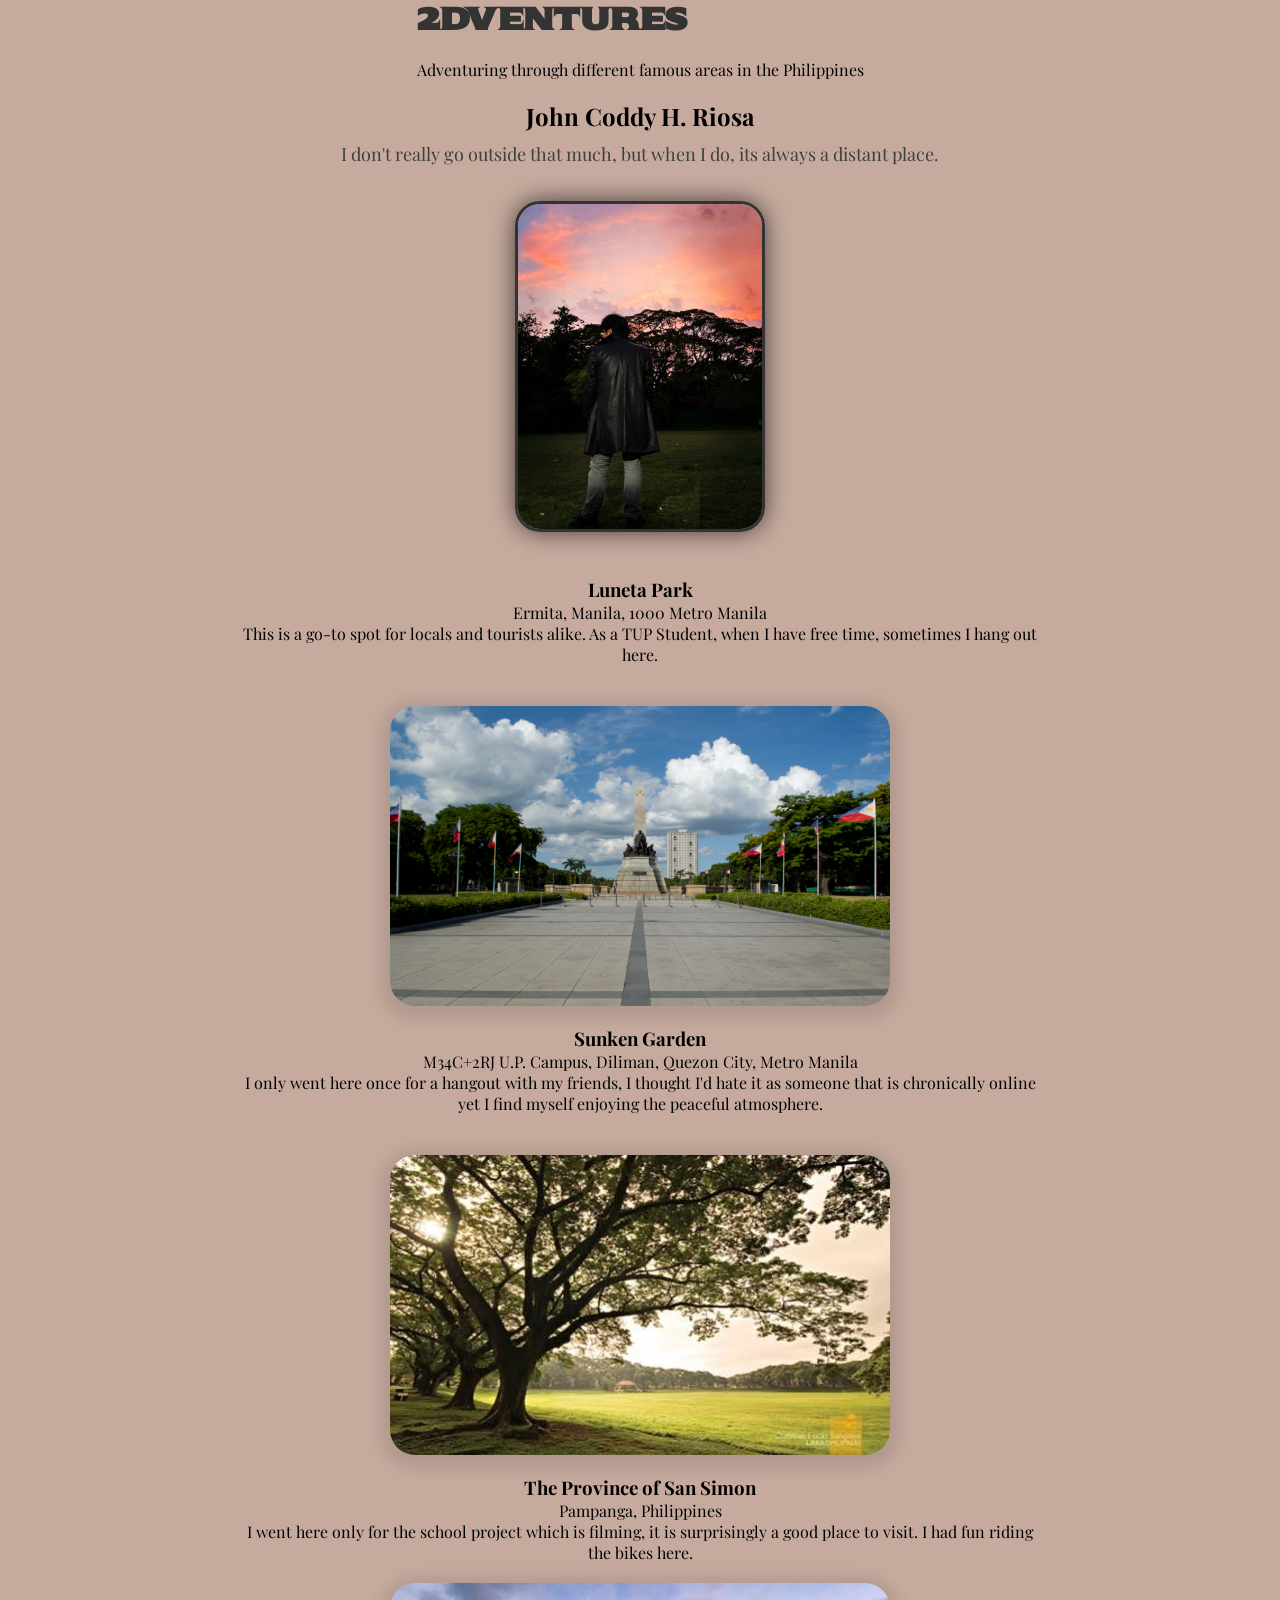
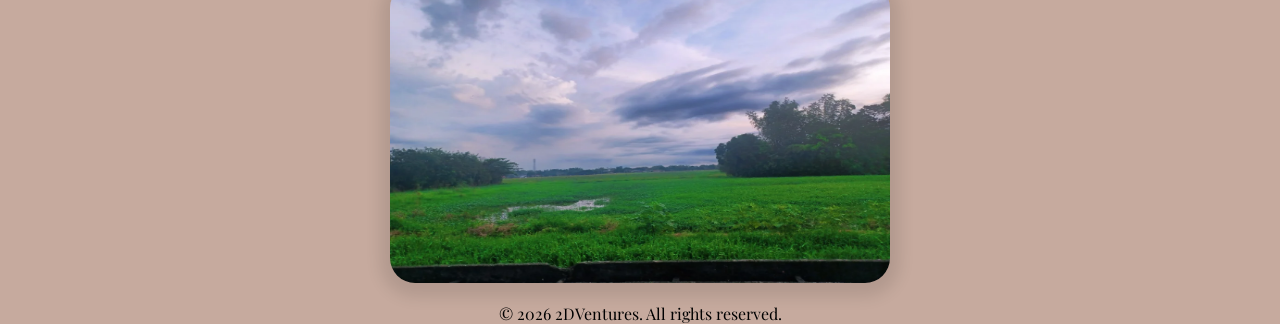
==== index.html @ 1837c421 "draft structure of proper semantics" ====
<!DOCTYPE html>
<html lang="en">
<head>
    <meta charset="UTF-8">
    <meta name="viewport" content="width=device-width, initial-scale=1.0">
    <title>2DVentures</title>
    <link rel="stylesheet" href="Styles/style.css">
  <link rel="preconnect" href="https://fonts.googleapis.com">
<link rel="preconnect" href="https://fonts.gstatic.com" crossorigin>
<link href="https://fonts.googleapis.com/css2?family=Edu+NSW+ACT+Cursive:wght@400..700&family=Playfair+Display:ital,wght@0,400..900;1,400..900&family=Sekuya&display=swap" rel="stylesheet">
<link rel="icon" type="image/x-icon" href="Images/logo.png">
<body>
  
<header>
<h1 id="GuideName">2DVentures</h1>
<p>Adventuring through different famous areas in the Philippines</p>
</header>

<section>
 <h2 id="myName">John Coddy H. Riosa</h2>
  <p id="bio">I don't really go outside that much, but when I do, its always a distant place.</p>
  <img id="myPhoto"src="Images/me.jpg" alt="image of John Coddy H. Riosa">
</section>
<main>
<article>
    <div>
  <h3 class="PlaceName">Luneta Park</h3>
  <p class="location"> Ermita, Manila, 1000 Metro Manila</p>
  <p class="recommendation">This is a go-to spot for locals and tourists alike. As a TUP Student, when I have free time, sometimes I hang out here.</p> <br></div>
 <center> <img class="place-image"src="Images/Luneta.jpg" alt="image of Luneta Park"></center>

</article>

<article>
  <div><h3 class="PlaceName">Sunken Garden</h3>
  <p class="location">M34C+2RJ U.P. Campus, Diliman, Quezon City, Metro Manila</p>
  <p class="recommendation">I only went here once for a  hangout with my friends, I thought I'd hate it as someone that is chronically online yet I find myself enjoying the peaceful atmosphere.</p><br></div>
  <center><img class="place-image" src="Images/SunkenGarden.jpg" alt="image of Sunken Garden"></center>
</article>

<article>
  <h3 class="PlaceName">The Province of San Simon</h3>
  <p class="location">Pampanga, Philippines</p>
  <p class="recommendation">I went here only for the school project which is filming, it is surprisingly a good place to visit. I had fun riding the bikes here.</p>
  <center><img class="place-image" src="Images/SanSimon.png" alt="image of San Simon fields"></center>
</article>
</main>

<footer>
  <p>© 2026 2DVentures. All rights reserved.</p>
</body>
</html>
---- Styles/style.css ----
* {
    margin:0;
    padding:0;
   box-sizing:border-box;
}
body {
    font-family: 'Playfair Display', serif;
    justify-content: center;
    align-items: center;
    display: flex;
    flex-direction: column;
    background-color: #c0a193e5;
}
.container {
    width: 100%;
    margin: 0 auto;
    padding: 20px;
    text-align: center;
    border: 2px solid #333;
    background-color: #ddb3b3;
}
#myName{
    margin-top: 20px;
}

#GuideName {
    font-size: 30px;
    font-weight: bold;
    color: #333;
    margin-bottom: 20px;
    font-family: 'Sekuya', sans-serif;
}


#bio{
    padding:10px;
}

#myPhoto{
   width: 250px;
   height: auto;
   margin:25px;
   border: 3px solid #333;
   border-radius: 25px;
   box-shadow: 0 0 25px rgba(0, 0, 0, 0.644);
   transition: transform 0.3s ease;
}

#myPhoto:hover{
   transform: scale(1.1);
}
section{
    justify-content: center;
    align-items: center;
    display: flex;
    flex-direction: column;
}
#bio {
    font-size: 18px;
    color: #3f3f3f;
    margin-bottom: 20px;
    margin:auto;
}
.place-image {
    max-width: 100%;
    height: auto;
    display: block;
    margin-top:20px;
    margin-bottom: 20px;
    width: 500px;
    height: 300px;
    border-radius: 25px;
    box-shadow: 0 4px 15px 10px rgba(0, 0, 0, 0.1);
}
article {
    width: 70%;
    height: 100%;
    margin: 20px auto;
    justify-content: center;
    align-items: center;
    text-align: center;
}
#recommendation{
    margin-bottom: 20px;
    margin-top: 20px;
}
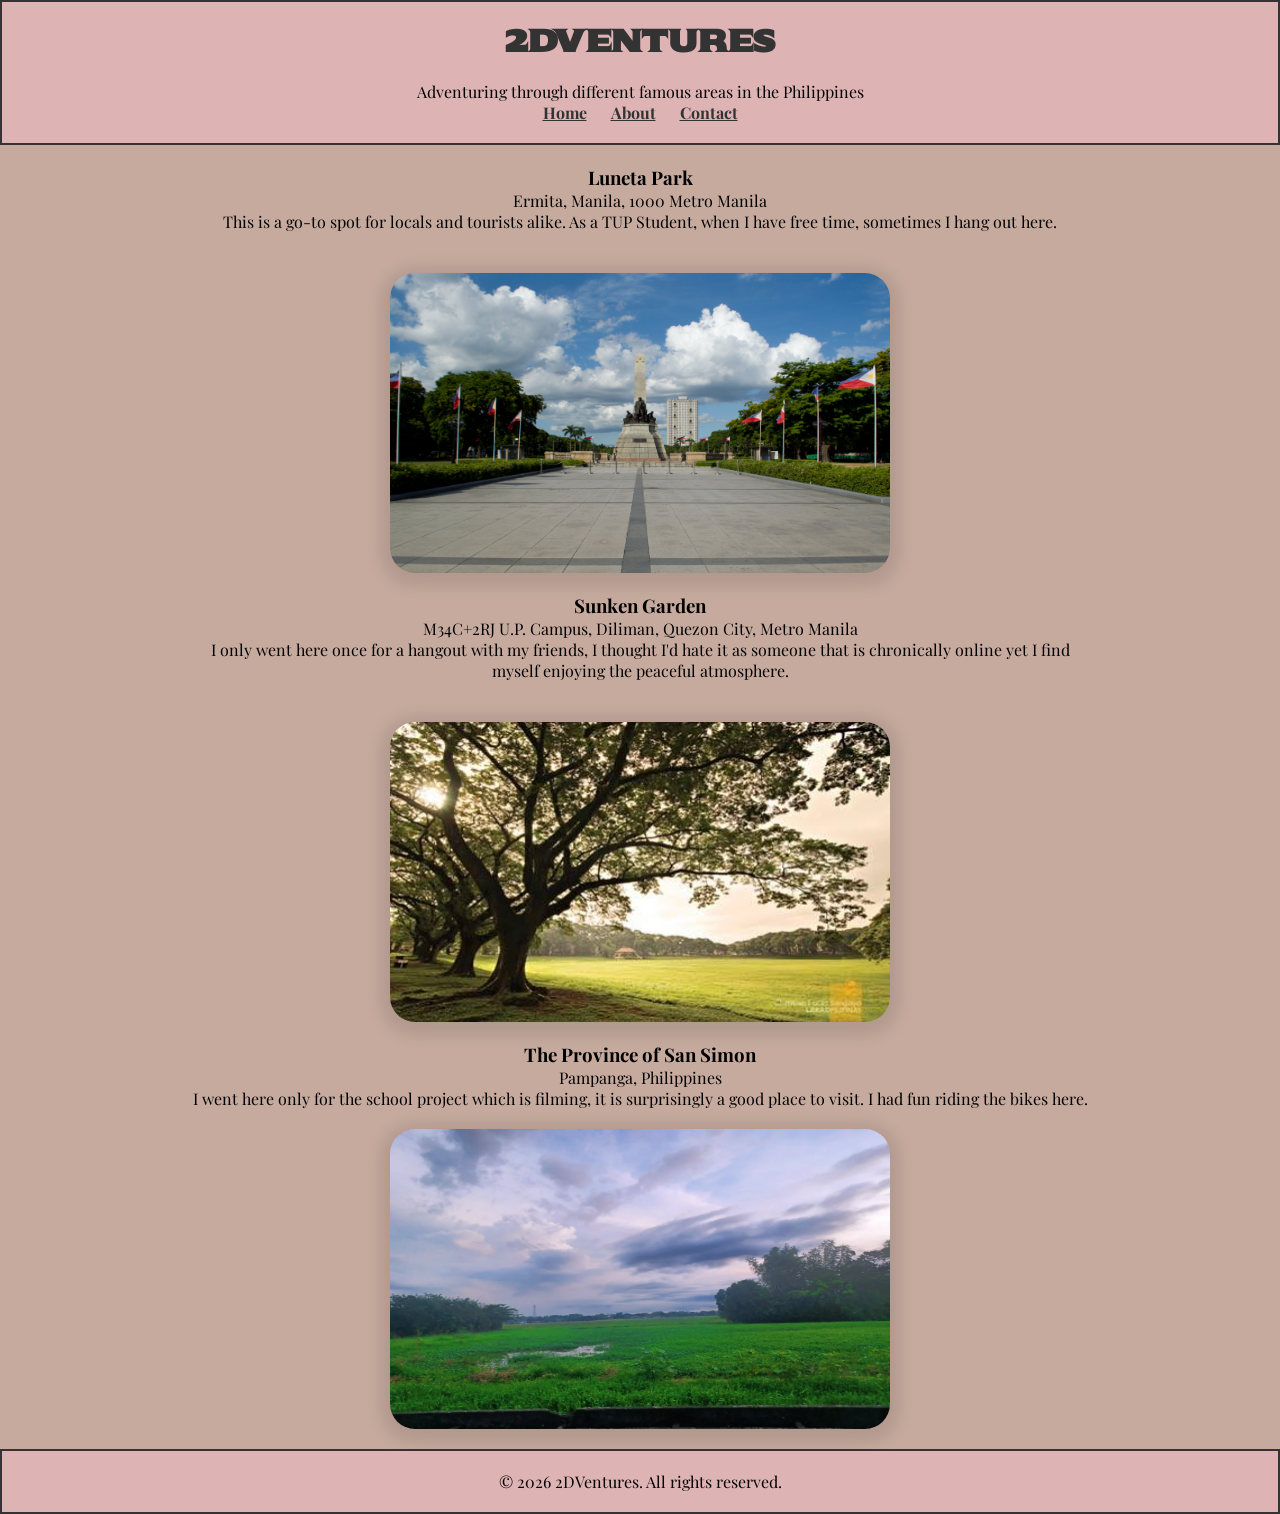
==== commit e31c37b8: "Moved and separated content into those 2 html Also personalized the footer and header. Didnt change " ====
--- a/index.html
+++ b/index.html
@@ -9,18 +9,20 @@
 <link rel="preconnect" href="https://fonts.gstatic.com" crossorigin>
 <link href="https://fonts.googleapis.com/css2?family=Edu+NSW+ACT+Cursive:wght@400..700&family=Playfair+Display:ital,wght@0,400..900;1,400..900&family=Sekuya&display=swap" rel="stylesheet">
 <link rel="icon" type="image/x-icon" href="Images/logo.png">
+ </head>
 <body>
-  
 <header>
-<h1 id="GuideName">2DVentures</h1>
-<p>Adventuring through different famous areas in the Philippines</p>
+  <h1 id="GuideName">2DVentures</h1>
+  <p>Adventuring through different famous areas in the Philippines</p>
+  <nav>
+    <ul>
+      <li><a href="index.html">Home</a></li>
+      <li><a href="about.html">About</a></li>
+      <li><a href="contact.html">Contact</a></li>
+    </ul>
+  </nav>
 </header>
 
-<section>
- <h2 id="myName">John Coddy H. Riosa</h2>
-  <p id="bio">I don't really go outside that much, but when I do, its always a distant place.</p>
-  <img id="myPhoto"src="Images/me.jpg" alt="image of John Coddy H. Riosa">
-</section>
 <main>
 <article>
     <div>
@@ -48,5 +50,6 @@
 
 <footer>
   <p>© 2026 2DVentures. All rights reserved.</p>
+</footer>
 </body>
 </html>
--- a/Styles/style.css
+++ b/Styles/style.css
@@ -11,13 +11,23 @@
     flex-direction: column;
     background-color: #c0a193e5;
 }
-.container {
+header {
     width: 100%;
     margin: 0 auto;
     padding: 20px;
     text-align: center;
     border: 2px solid #333;
     background-color: #ddb3b3;
+}
+nav ul {
+    display: flex;
+    justify-content: center;
+    gap: 24px;
+    list-style: none;
+}
+nav a {
+    color: #333;
+    font-weight: bold;
 }
 #myName{
     margin-top: 20px;
@@ -55,6 +65,9 @@
     display: flex;
     flex-direction: column;
 }
+main {
+    width: 100%;
+}
 #bio {
     font-size: 18px;
     color: #3f3f3f;
@@ -84,3 +97,12 @@
     margin-bottom: 20px;
     margin-top: 20px;
 }
+footer {
+    padding: 20px;
+    text-align: center;
+    width: 100%;
+    padding: 20px;
+    text-align: center;
+    border: 2px solid #333;
+    background-color: #ddb3b3;
+}
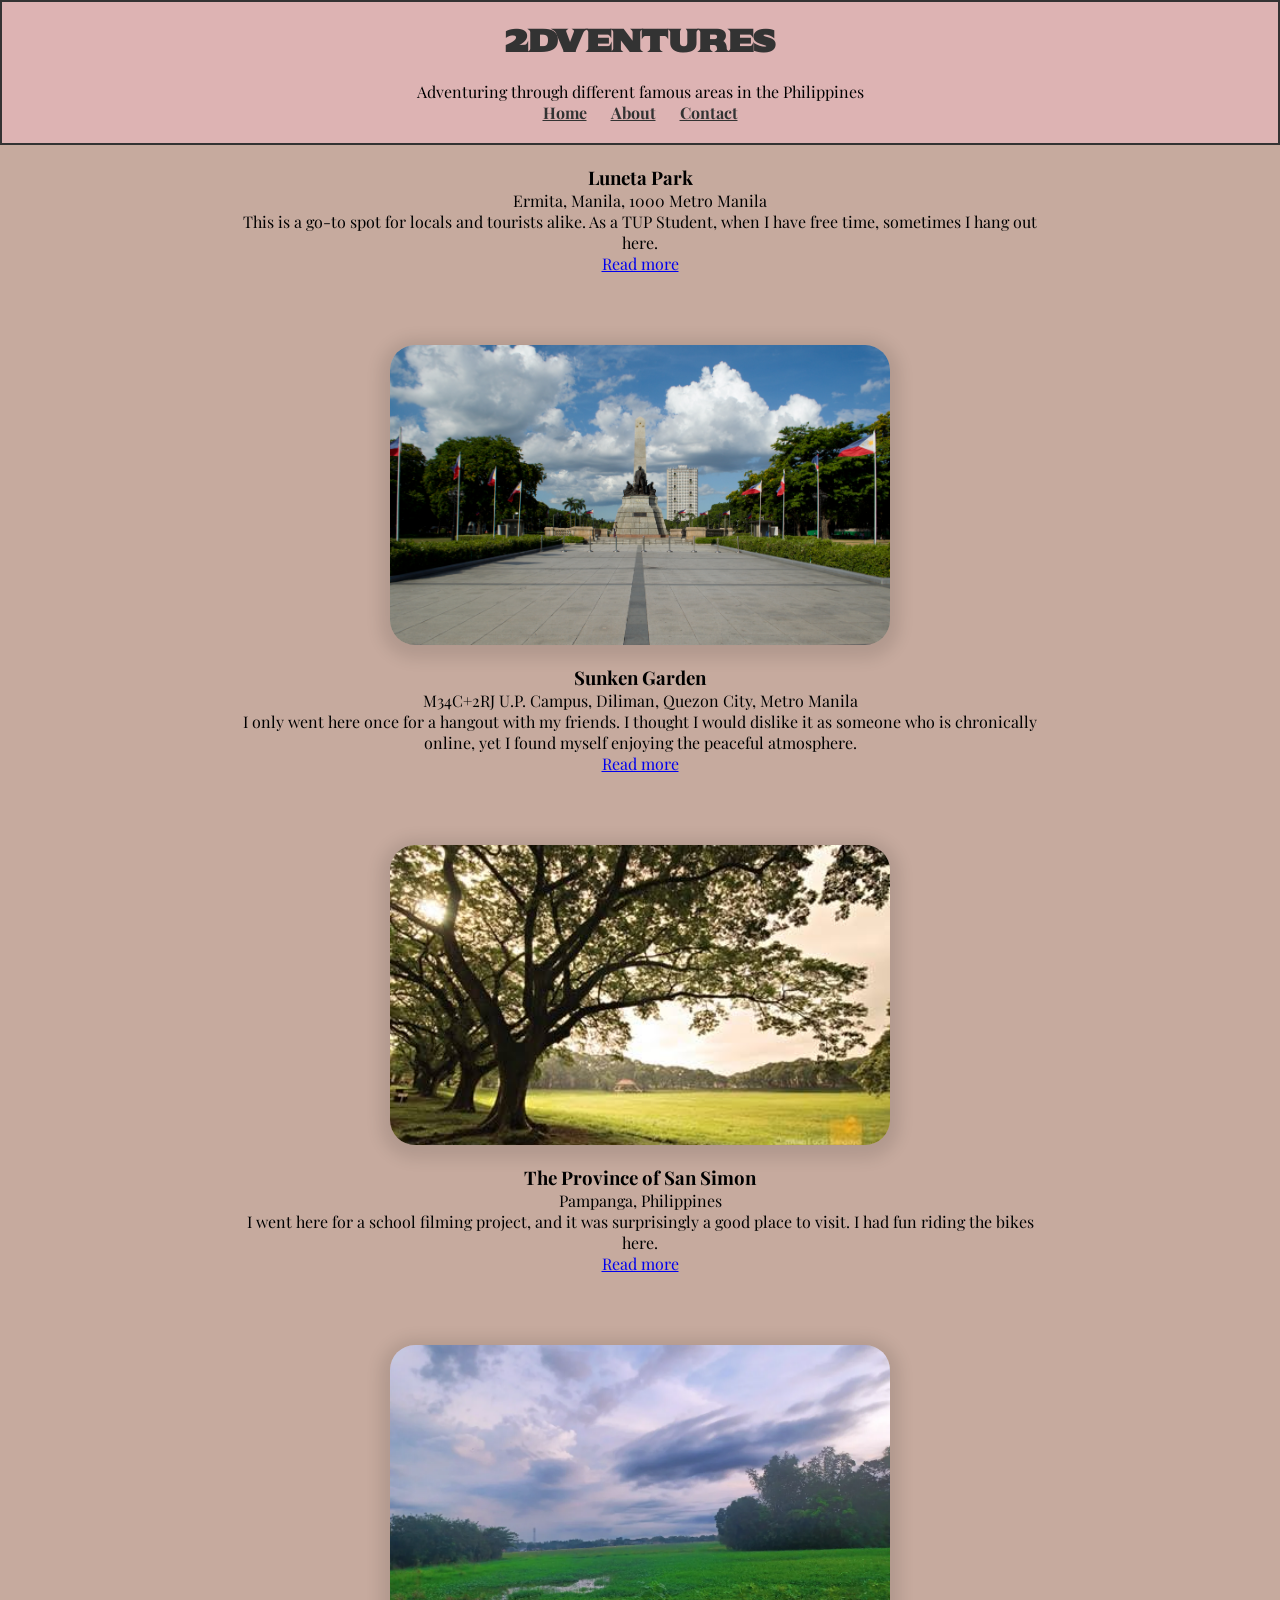
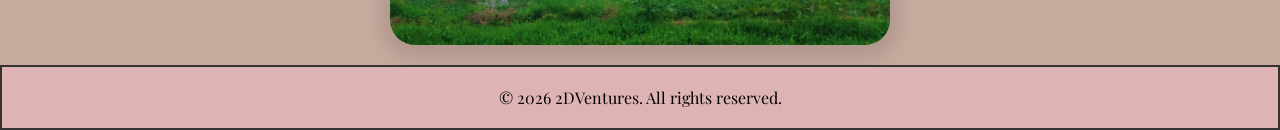
==== commit 75d2ce74: "Add files via upload" ====
--- a/index.html
+++ b/index.html
@@ -25,26 +25,31 @@
 
 <main>
 <article>
-    <div>
+  <div class="place-summary">
   <h3 class="PlaceName">Luneta Park</h3>
   <p class="location"> Ermita, Manila, 1000 Metro Manila</p>
-  <p class="recommendation">This is a go-to spot for locals and tourists alike. As a TUP Student, when I have free time, sometimes I hang out here.</p> <br></div>
- <center> <img class="place-image"src="Images/Luneta.jpg" alt="image of Luneta Park"></center>
+  <p class="recommendation">This is a go-to spot for locals and tourists alike. As a TUP Student, when I have free time, sometimes I hang out here.</p>
+  <a href="places/luneta-park.html">Read more</a><br></div>
+  <img class="place-image" src="Images/Luneta.jpg" alt="Luneta Park in Manila">
 
 </article>
 
 <article>
-  <div><h3 class="PlaceName">Sunken Garden</h3>
+  <div class="place-summary"><h3 class="PlaceName">Sunken Garden</h3>
   <p class="location">M34C+2RJ U.P. Campus, Diliman, Quezon City, Metro Manila</p>
-  <p class="recommendation">I only went here once for a  hangout with my friends, I thought I'd hate it as someone that is chronically online yet I find myself enjoying the peaceful atmosphere.</p><br></div>
-  <center><img class="place-image" src="Images/SunkenGarden.jpg" alt="image of Sunken Garden"></center>
+  <p class="recommendation">I only went here once for a hangout with my friends. I thought I would dislike it as someone who is chronically online, yet I found myself enjoying the peaceful atmosphere.</p>
+  <a href="places/sunken-garden.html">Read more</a><br></div>
+  <img class="place-image" src="Images/SunkenGarden.jpg" alt="Sunken Garden at the U.P. Diliman campus">
 </article>
 
 <article>
-  <h3 class="PlaceName">The Province of San Simon</h3>
-  <p class="location">Pampanga, Philippines</p>
-  <p class="recommendation">I went here only for the school project which is filming, it is surprisingly a good place to visit. I had fun riding the bikes here.</p>
-  <center><img class="place-image" src="Images/SanSimon.png" alt="image of San Simon fields"></center>
+  <div class="place-summary">
+    <h3 class="PlaceName">The Province of San Simon</h3>
+    <p class="location">Pampanga, Philippines</p>
+    <p class="recommendation">I went here for a school filming project, and it was surprisingly a good place to visit. I had fun riding the bikes here.</p>
+    <a href="places/san-simon.html">Read more</a>
+  </div>
+  <img class="place-image" src="Images/SanSimon.png" alt="The fields of San Simon, Pampanga">
 </article>
 </main>
 
--- a/Styles/style.css
+++ b/Styles/style.css
@@ -46,19 +46,7 @@
     padding:10px;
 }
 
-#myPhoto{
-   width: 250px;
-   height: auto;
-   margin:25px;
-   border: 3px solid #333;
-   border-radius: 25px;
-   box-shadow: 0 0 25px rgba(0, 0, 0, 0.644);
-   transition: transform 0.3s ease;
-}
 
-#myPhoto:hover{
-   transform: scale(1.1);
-}
 section{
     justify-content: center;
     align-items: center;
@@ -76,22 +64,50 @@
 }
 .place-image {
     max-width: 100%;
-    height: auto;
+    height: 300px;
     display: block;
-    margin-top:20px;
-    margin-bottom: 20px;
+    margin: 20px auto;
     width: 500px;
-    height: 300px;
+    object-fit: cover;
     border-radius: 25px;
     box-shadow: 0 4px 15px 10px rgba(0, 0, 0, 0.1);
 }
 article {
-    width: 70%;
-    height: 100%;
+    width: min(70%, 800px);
+    min-height: 100%;
     margin: 20px auto;
     justify-content: center;
     align-items: center;
     text-align: center;
+}
+.place-summary {
+    min-height: 160px;
+}
+.place-details {
+    text-align: left;
+}
+.place-details h1 {
+    text-align: center;
+}
+.place-details p {
+    line-height: 1.7;
+    margin: 16px 0;
+}
+table {
+    width: 100%;
+    margin-top: 28px;
+    border-collapse: collapse;
+    text-align: left;
+    background-color: rgba(255, 255, 255, 0.25);
+}
+th,
+td {
+    padding: 12px;
+    border: 1px solid #333;
+    vertical-align: top;
+}
+th {
+    width: 35%;
 }
 #recommendation{
     margin-bottom: 20px;
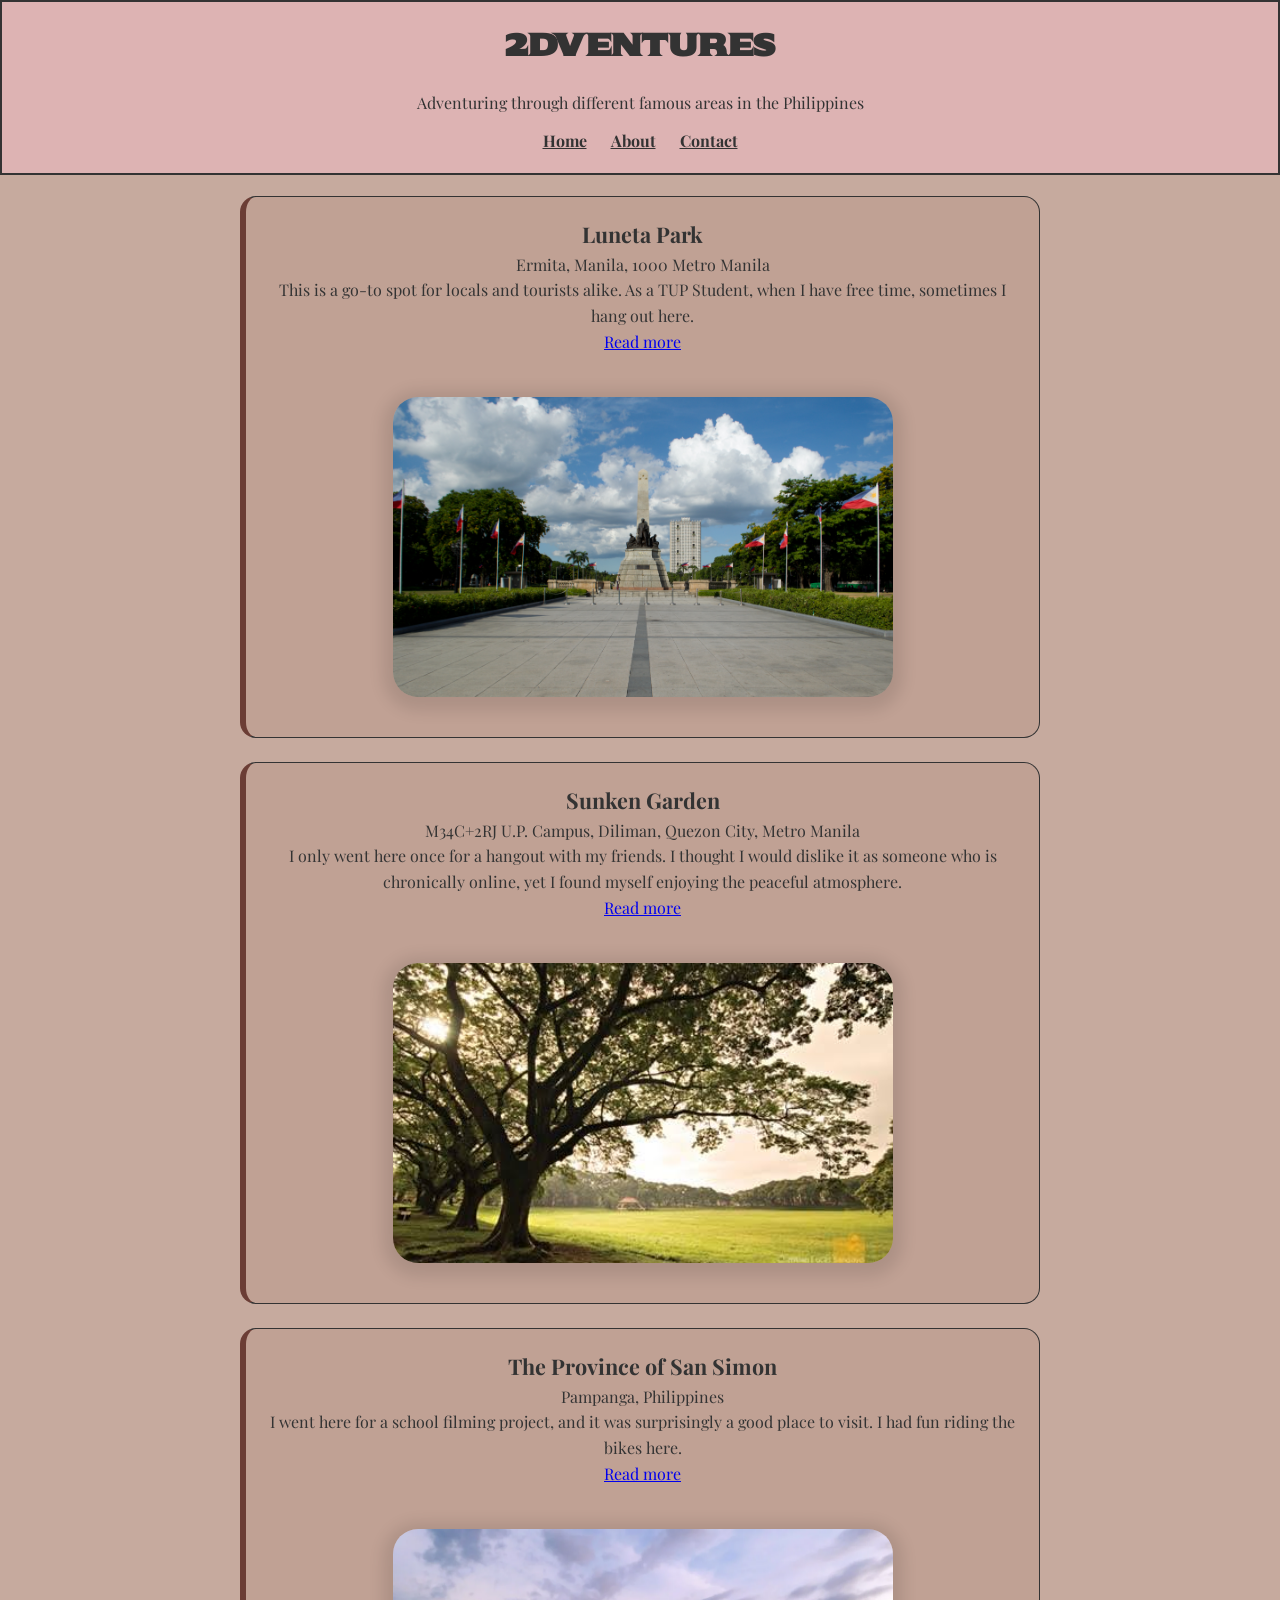
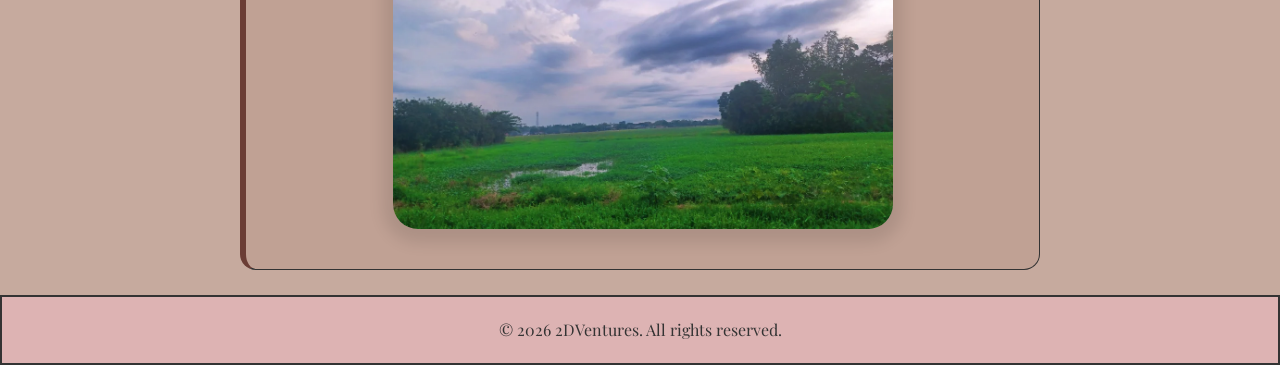
==== commit 6a669c7c: "added proper class names for places" ====
--- a/index.html
+++ b/index.html
@@ -24,7 +24,7 @@
 </header>
 
 <main>
-<article>
+<article class="place-card">
   <div class="place-summary">
   <h3 class="PlaceName">Luneta Park</h3>
   <p class="location"> Ermita, Manila, 1000 Metro Manila</p>
@@ -34,7 +34,7 @@
 
 </article>
 
-<article>
+<article class="place-card">
   <div class="place-summary"><h3 class="PlaceName">Sunken Garden</h3>
   <p class="location">M34C+2RJ U.P. Campus, Diliman, Quezon City, Metro Manila</p>
   <p class="recommendation">I only went here once for a hangout with my friends. I thought I would dislike it as someone who is chronically online, yet I found myself enjoying the peaceful atmosphere.</p>
@@ -42,7 +42,7 @@
   <img class="place-image" src="Images/SunkenGarden.jpg" alt="Sunken Garden at the U.P. Diliman campus">
 </article>
 
-<article>
+<article class="place-card">
   <div class="place-summary">
     <h3 class="PlaceName">The Province of San Simon</h3>
     <p class="location">Pampanga, Philippines</p>
--- a/Styles/style.css
+++ b/Styles/style.css
@@ -1,23 +1,46 @@
+/* Design variables */
+:root {
+    --brand-color: #ddb3b3;
+    --brand: #6b3d35;
+    --brand-hover: #4f2d28;
+    --dark-ink: #333;
+    --light-ink: #fff;
+    --error-color: #8b2f2f;
+    --muted-grey: #3f3f3f;
+    --light-background: #c0a193e5;
+}
+
+/* Reset and base styles */
 * {
-    margin:0;
-    padding:0;
-   box-sizing:border-box;
-}
+    margin: 0;
+    padding: 0;
+    box-sizing: border-box;
+}
+
+/* Page foundation */
 body {
     font-family: 'Playfair Display', serif;
+    line-height: 1.6;
+    min-height: 100vh;
+    color: var(--dark-ink);
     justify-content: center;
     align-items: center;
     display: flex;
     flex-direction: column;
-    background-color: #c0a193e5;
-}
+    background-color: var(--light-background);
+}
+
+/* Header and navigation */
 header {
     width: 100%;
     margin: 0 auto;
     padding: 20px;
     text-align: center;
-    border: 2px solid #333;
-    background-color: #ddb3b3;
+    border: 2px solid var(--dark-ink);
+    background-color: var(--brand-color);
+}
+nav {
+    margin-top: 12px;
 }
 nav ul {
     display: flex;
@@ -26,7 +49,7 @@
     list-style: none;
 }
 nav a {
-    color: #333;
+    color: var(--dark-ink);
     font-weight: bold;
 }
 #myName{
@@ -36,12 +59,12 @@
 #GuideName {
     font-size: 30px;
     font-weight: bold;
-    color: #333;
+    color: var(--dark-ink);
     margin-bottom: 20px;
     font-family: 'Sekuya', sans-serif;
 }
 
-
+/* Shared text and layout */
 #bio{
     padding:10px;
 }
@@ -55,10 +78,11 @@
 }
 main {
     width: 100%;
+    padding: 1px 0;
 }
 #bio {
     font-size: 18px;
-    color: #3f3f3f;
+    color: var(--muted-grey);
     margin-bottom: 20px;
     margin:auto;
 }
@@ -80,6 +104,21 @@
     align-items: center;
     text-align: center;
 }
+/* Place cards - separates each guide entry for easier scanning. */
+.place-card {
+    padding: 20px;
+    margin-bottom: 24px;
+    border: 1px solid var(--dark-ink);
+    border-left: 6px solid var(--brand);
+    border-radius: 16px;
+    background-color: var(--light-background);
+}
+.place-card .PlaceName {
+    font-size: 1.35rem;
+    color: var(--dark-ink);
+}
+
+/* Place detail content and tables */
 .place-summary {
     min-height: 160px;
 }
@@ -103,22 +142,229 @@
 th,
 td {
     padding: 12px;
-    border: 1px solid #333;
+    border: 1px solid var(--dark-ink);
     vertical-align: top;
 }
 th {
     width: 35%;
+}
+
+/* Suggestion form */
+.suggestion-section {
+    margin-top: 44px;
+    padding-top: 28px;
+    border-top: 2px solid var(--dark-ink);
+}
+.suggestion-section h2 {
+    text-align: center;
+}
+.suggestion-section > p {
+    text-align: center;
+}
+.suggestion-form {
+    display: grid;
+    gap: 20px;
+    margin-top: 24px;
+}
+.form-field {
+    display: grid;
+    gap: 8px;
+}
+.suggestion-form label,
+.suggestion-form legend {
+    font-weight: bold;
+}
+.suggestion-form input[type="text"],
+.suggestion-form input[type="email"] {
+    width: 100%;
+    padding: 10px;
+    border: 1px solid var(--dark-ink);
+    background-color: var(--light-background);
+    font: inherit;
+}
+.suggestion-form fieldset {
+    display: grid;
+    gap: 12px;
+    padding: 16px;
+    border: 1px solid var(--dark-ink);
+}
+.choice-list {
+    display: grid;
+    gap: 10px;
+}
+.choice-list label {
+    display: flex;
+    align-items: center;
+    gap: 8px;
+    font-weight: normal;
+}
+.suggestion-form button {
+    justify-self: start;
+    padding: 10px 18px;
+    border: 1px solid var(--dark-ink);
+    background-color: var(--brand-color);
+    color: var(--dark-ink);
+    font: inherit;
+    font-weight: bold;
+    cursor: pointer;
 }
 #recommendation{
     margin-bottom: 20px;
     margin-top: 20px;
 }
+
+
 footer {
+    width: 100%;
     padding: 20px;
     text-align: center;
-    width: 100%;
-    padding: 20px;
-    text-align: center;
-    border: 2px solid #333;
-    background-color: #ddb3b3;
+    border: 2px solid var(--dark-ink);
+    background-color: var(--brand-color);
+}
+
+/* About page additions - sizes and spaces its profile content. */
+.about-page main {
+    margin-top: 20px;
+    flex: 1;
+    width: min(900px, 90%);
+    text-align: center;
+}
+.about-page #bio {
+    margin: 10px 0 20px;
+}
+.about-page #myPhoto {
+    width: 250px;
+    height: auto;
+    margin: 25px;
+    border: 3px solid var(--dark-ink);
+    border-radius: 25px;
+    box-shadow: 0 0 25px rgba(0, 0, 0, 0.644);
+    transition: transform 0.3s ease;
+}
+.about-page #myPhoto:hover {
+    transform: scale(1.1);
+}
+.about-page article {
+    margin: 20px auto;
+    line-height: 1.6;
+}
+.about-page article p {
+    margin: 12px 0;
+}
+.about-page footer {
+    margin-top: 20px;
+}
+
+/* Contact page additions - styles its message form and contact details. */
+.contact-page main {
+    width: min(700px, calc(100% - 40px));
+    flex: 1;
+    padding: 60px 0 72px;
+    line-height: 1.6;
+}
+.contact-page main h2 {
+    margin-bottom: 16px;
+}
+.contact-page form {
+    margin: 32px 0;
+    padding: 28px;
+    border: 2px solid var(--dark-ink);
+    background-color: rgba(255, 255, 255, 0.28);
+}
+.contact-page fieldset {
+    padding: 16px;
+    border: 1px solid var(--dark-ink);
+    border-radius: 12px;
+}
+.contact-page fieldset legend {
+    padding: 0 8px;
+    font-weight: bold;
+    color: var(--brand);
+}
+.contact-page .form-row {
+    display: grid;
+    grid-template-columns: repeat(2, minmax(0, 1fr));
+    gap: 20px;
+}
+.contact-page .form-field {
+    display: flex;
+    flex-direction: column;
+    margin-bottom: 20px;
+}
+.contact-page label {
+    margin-bottom: 6px;
+    font-weight: bold;
+}
+.contact-page input,
+.contact-page select,
+.contact-page textarea {
+    width: 100%;
+    padding: 12px;
+    border: 1px solid var(--dark-ink);
+    border-radius: 0;
+    background-color: rgba(255, 255, 255, 0.72);
+    color: var(--dark-ink);
+    font: inherit;
+}
+.contact-page textarea {
+    resize: vertical;
+}
+.contact-page input:focus,
+.contact-page select:focus,
+.contact-page textarea:focus {
+    outline: 3px solid var(--brand);
+    outline-offset: 2px;
+}
+.contact-page input:focus:invalid,
+.contact-page select:focus:invalid,
+.contact-page textarea:focus:invalid {
+    border-color: var(--error-color);
+}
+.contact-page button {
+    padding: 12px 20px;
+    border: none;
+    background-color: var(--brand);
+    color: var(--light-ink);
+    font: inherit;
+    font-weight: bold;
+    cursor: pointer;
+}
+.contact-page button:hover,
+.contact-page button:focus-visible {
+    background-color: var(--brand-hover);
+}
+.contact-page main ul {
+    margin-top: 24px;
+    padding-left: 24px;
+}
+.contact-page .contact-details {
+    margin-top: 24px;
+    padding: 12px 16px 16px;
+    border: 2px solid var(--dark-ink);
+}
+.contact-page .contact-details h3 {
+    margin-bottom: 8px;
+}
+.contact-page main a {
+    color: var(--brand);
+}
+
+/* Responsive contact layout - keeps the form usable on small screens. */
+@media (max-width: 600px) {
+    .contact-page header {
+        padding: 18px 14px;
+    }
+    .contact-page nav ul {
+        gap: 16px;
+    }
+    .contact-page main {
+        padding: 40px 0 56px;
+    }
+    .contact-page form {
+        padding: 20px;
+    }
+    .contact-page .form-row {
+        grid-template-columns: 1fr;
+        gap: 0;
+    }
 }
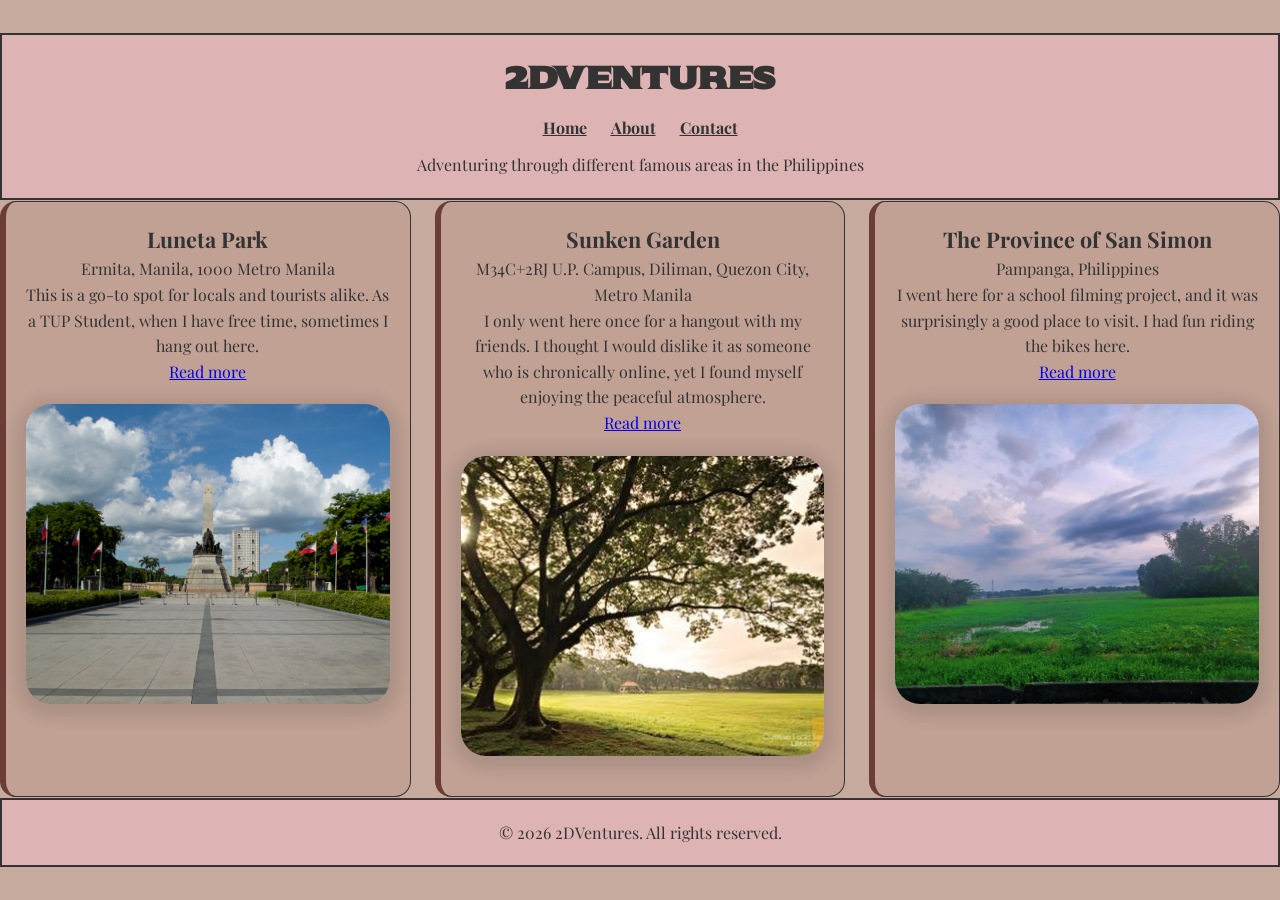
==== commit 7a2dc68e: "renamed places selector" ====
--- a/index.html
+++ b/index.html
@@ -24,6 +24,7 @@
 </header>
 
 <main>
+<div class="place-grid">
 <article class="place-card">
   <div class="place-summary">
   <h3 class="PlaceName">Luneta Park</h3>
@@ -51,6 +52,7 @@
   </div>
   <img class="place-image" src="Images/SanSimon.png" alt="The fields of San Simon, Pampanga">
 </article>
+</div>
 </main>
 
 <footer>
--- a/Styles/style.css
+++ b/Styles/style.css
@@ -35,22 +35,35 @@
     width: 100%;
     margin: 0 auto;
     padding: 20px;
-    text-align: center;
     border: 2px solid var(--dark-ink);
     background-color: var(--brand-color);
+    display: flex;
+    flex-direction: column;
+    align-items: center;
+    justify-content: center;
+    flex-wrap: wrap;
+    gap: 12px 24px;
 }
 nav {
-    margin-top: 12px;
+    order: 2;
 }
 nav ul {
     display: flex;
-    justify-content: center;
     gap: 24px;
     list-style: none;
 }
 nav a {
     color: var(--dark-ink);
     font-weight: bold;
+    white-space: nowrap;
+}
+#GuideName {
+    margin: 0;
+}
+header > p {
+    flex-basis: auto;
+    order: 3;
+    text-align: center;
 }
 #myName{
     margin-top: 20px;
@@ -60,7 +73,6 @@
     font-size: 30px;
     font-weight: bold;
     color: var(--dark-ink);
-    margin-bottom: 20px;
     font-family: 'Sekuya', sans-serif;
 }
 
@@ -79,6 +91,11 @@
 main {
     width: 100%;
     padding: 1px 0;
+}
+.place-grid {
+    display: flex;
+    flex-wrap: wrap;
+    gap: 24px;
 }
 #bio {
     font-size: 18px;
@@ -106,8 +123,10 @@
 }
 /* Place cards - separates each guide entry for easier scanning. */
 .place-card {
+    flex: 1 1 240px;
+    width: auto;
     padding: 20px;
-    margin-bottom: 24px;
+    margin: 0;
     border: 1px solid var(--dark-ink);
     border-left: 6px solid var(--brand);
     border-radius: 16px;
@@ -349,13 +368,25 @@
     color: var(--brand);
 }
 
-/* Responsive contact layout - keeps the form usable on small screens. */
+/* Responsive layout - keeps the header and contact form usable on small screens. */
 @media (max-width: 600px) {
-    .contact-page header {
-        padding: 18px 14px;
-    }
-    .contact-page nav ul {
-        gap: 16px;
+    header {
+        padding: 14px 10px;
+        gap: 6px 8px;
+    }
+    #GuideName {
+        font-size: 18px;
+    }
+    nav ul {
+        gap: 10px;
+    }
+    nav a {
+        font-size: 13px;
+    }
+    header > p {
+        flex-basis: auto;
+        font-size: 14px;
+        line-height: 1.4;
     }
     .contact-page main {
         padding: 40px 0 56px;
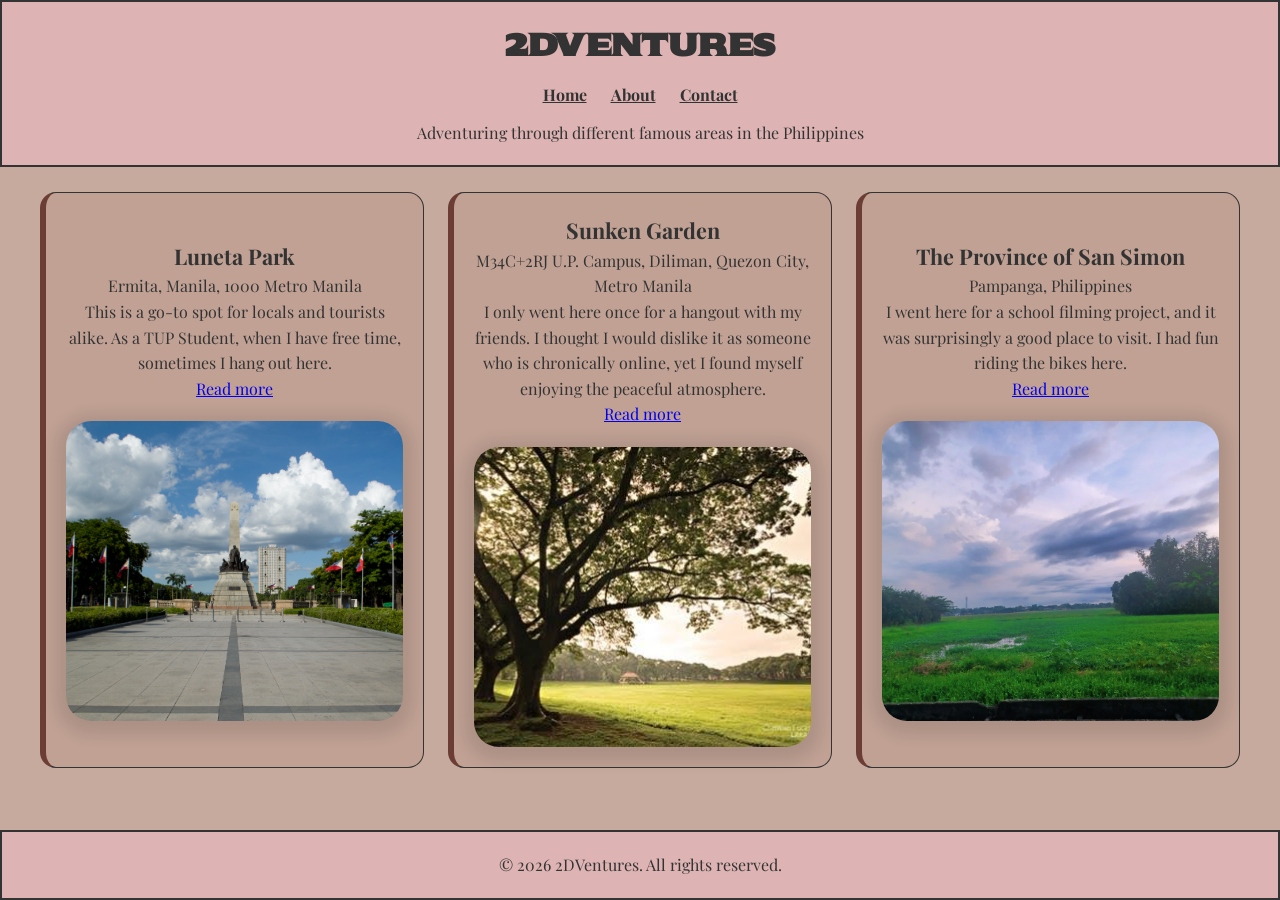
==== commit 730392dd: "Add comment about GitHub Pages sync issue Added a comment regarding GitHub Pages deployment issues." ====
--- a/index.html
+++ b/index.html
@@ -54,9 +54,9 @@
 </article>
 </div>
 </main>
-
+<!-- i am adding this comment because the github pages is failing to sync with the repo and not deploying my page updates!-->
 <footer>
   <p>© 2026 2DVentures. All rights reserved.</p>
 </footer>
 </body>
-</html>+</html>
--- a/Styles/style.css
+++ b/Styles/style.css
@@ -23,7 +23,7 @@
     line-height: 1.6;
     min-height: 100vh;
     color: var(--dark-ink);
-    justify-content: center;
+    justify-content: flex-start;
     align-items: center;
     display: flex;
     flex-direction: column;
@@ -89,6 +89,7 @@
     flex-direction: column;
 }
 main {
+    flex: 1;
     width: 100%;
     padding: 1px 0;
 }
@@ -96,6 +97,8 @@
     display: flex;
     flex-wrap: wrap;
     gap: 24px;
+    width: min(1200px, calc(100% - 40px));
+    margin: 24px auto 40px;
 }
 #bio {
     font-size: 18px;
@@ -127,6 +130,8 @@
     width: auto;
     padding: 20px;
     margin: 0;
+    display: flex;
+    flex-direction: column;
     border: 1px solid var(--dark-ink);
     border-left: 6px solid var(--brand);
     border-radius: 16px;
@@ -135,6 +140,10 @@
 .place-card .PlaceName {
     font-size: 1.35rem;
     color: var(--dark-ink);
+}
+.place-card .place-image {
+    width: 100%;
+    margin: 20px 0 0;
 }
 
 /* Place detail content and tables */
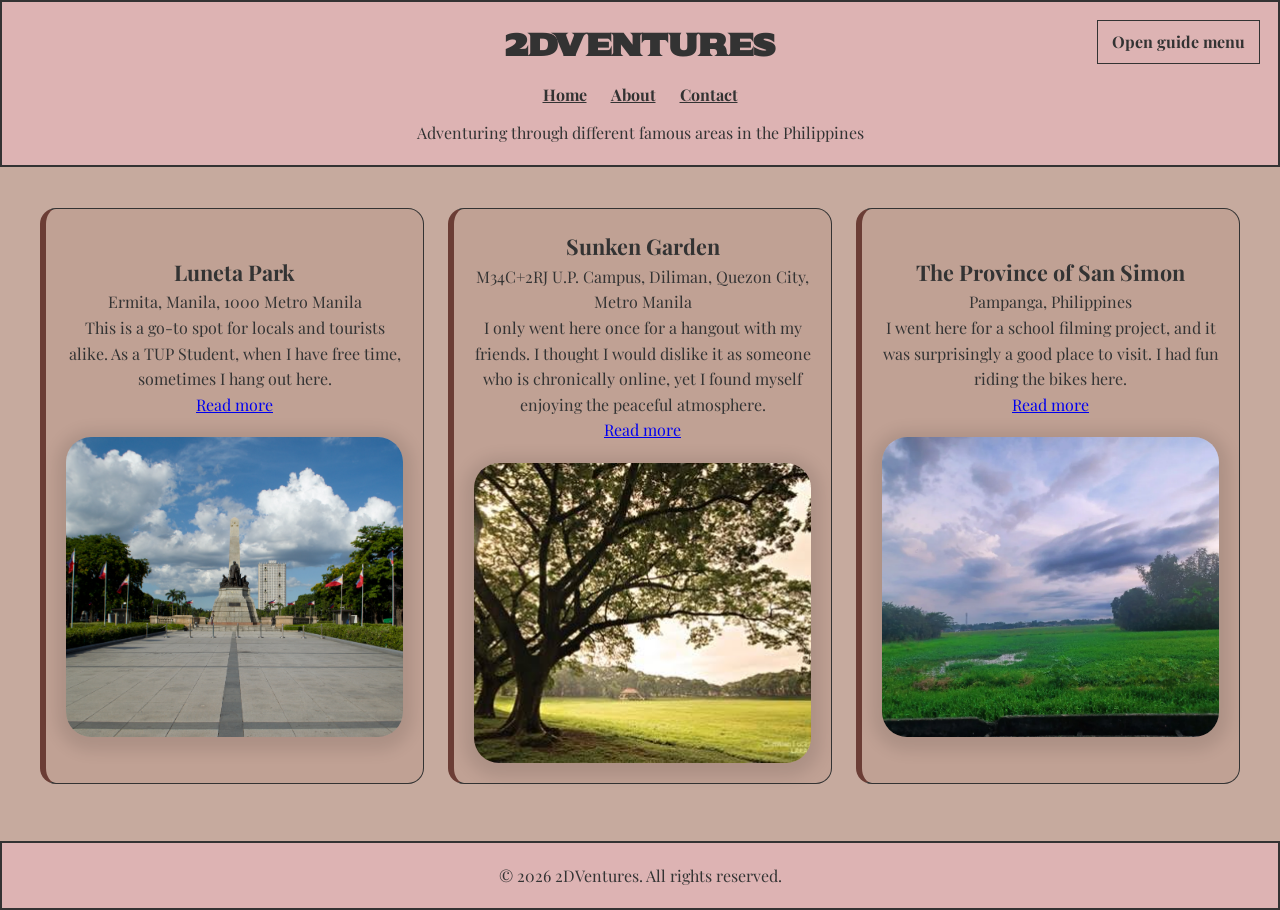
==== commit f2a93096: "Sidebar" ====
--- a/index.html
+++ b/index.html
@@ -22,6 +22,16 @@
     </ul>
   </nav>
 </header>
+
+<button id="sidebar-toggle" type="button" aria-controls="guide-sidebar" aria-expanded="false">Open guide menu</button>
+<aside id="guide-sidebar">
+  <h2>Guide at a glance</h2>
+  <ul>
+    <li><a href="places/luneta-park.html">Historic city walks</a></li>
+    <li><a href="places/sunken-garden.html">Quiet green spaces</a></li>
+    <li><a href="places/san-simon.html">Outdoor trips</a></li>
+  </ul>
+</aside>
 
 <main>
 <div class="place-grid">
@@ -58,5 +68,6 @@
 <footer>
   <p>© 2026 2DVentures. All rights reserved.</p>
 </footer>
+<script src="script.js" defer></script>
 </body>
 </html>
--- a/Styles/style.css
+++ b/Styles/style.css
@@ -23,15 +23,19 @@
     line-height: 1.6;
     min-height: 100vh;
     color: var(--dark-ink);
-    justify-content: flex-start;
-    align-items: center;
-    display: flex;
-    flex-direction: column;
+    display: grid;
+    grid-template-columns: 1fr;
+    grid-template-areas:
+        "masthead"
+        "main"
+        "foot";
+    gap: 16px;
     background-color: var(--light-background);
 }
 
 /* Header and navigation */
 header {
+    grid-area: masthead;
     width: 100%;
     margin: 0 auto;
     padding: 20px;
@@ -44,6 +48,57 @@
     flex-wrap: wrap;
     gap: 12px 24px;
 }
+aside {
+    position: fixed;
+    z-index: 10;
+    top: 0;
+    left: 0;
+    width: min(320px, 85vw);
+    height: 100vh;
+    margin: 0;
+    padding: 20px;
+    border: 2px solid var(--dark-ink);
+    background-color: rgba(255, 255, 255, 0.28);
+    overflow-y: auto;
+    transform: translateX(-105%);
+    transition: transform 0.25s ease;
+}
+body.sidebar-open aside {
+    transform: translateX(0);
+}
+body.sidebar-open::after {
+    content: "";
+    position: fixed;
+    z-index: 9;
+    inset: 0;
+    background-color: rgba(0, 0, 0, 0.35);
+}
+aside h2 {
+    margin-bottom: 12px;
+    font-size: 1.15rem;
+}
+aside ul {
+    padding-left: 20px;
+}
+aside li {
+    margin-bottom: 8px;
+}
+aside a {
+    color: var(--brand);
+}
+#sidebar-toggle {
+    position: fixed;
+    z-index: 11;
+    top: 20px;
+    right: 20px;
+    padding: 8px 14px;
+    border: 1px solid var(--dark-ink);
+    background-color: var(--brand-color);
+    color: var(--dark-ink);
+    font: inherit;
+    font-weight: bold;
+    cursor: pointer;
+}
 nav {
     order: 2;
 }
@@ -89,6 +144,7 @@
     flex-direction: column;
 }
 main {
+    grid-area: main;
     flex: 1;
     width: 100%;
     padding: 1px 0;
@@ -243,6 +299,7 @@
 
 
 footer {
+    grid-area: foot;
     width: 100%;
     padding: 20px;
     text-align: center;
@@ -379,6 +436,14 @@
 
 /* Responsive layout - keeps the header and contact form usable on small screens. */
 @media (max-width: 600px) {
+    body {
+        grid-template-columns: 1fr;
+        grid-template-areas:
+            "masthead"
+            "main"
+            "foot";
+        gap: 10px;
+    }
     header {
         padding: 14px 10px;
         gap: 6px 8px;
@@ -407,4 +472,4 @@
         grid-template-columns: 1fr;
         gap: 0;
     }
-}+}
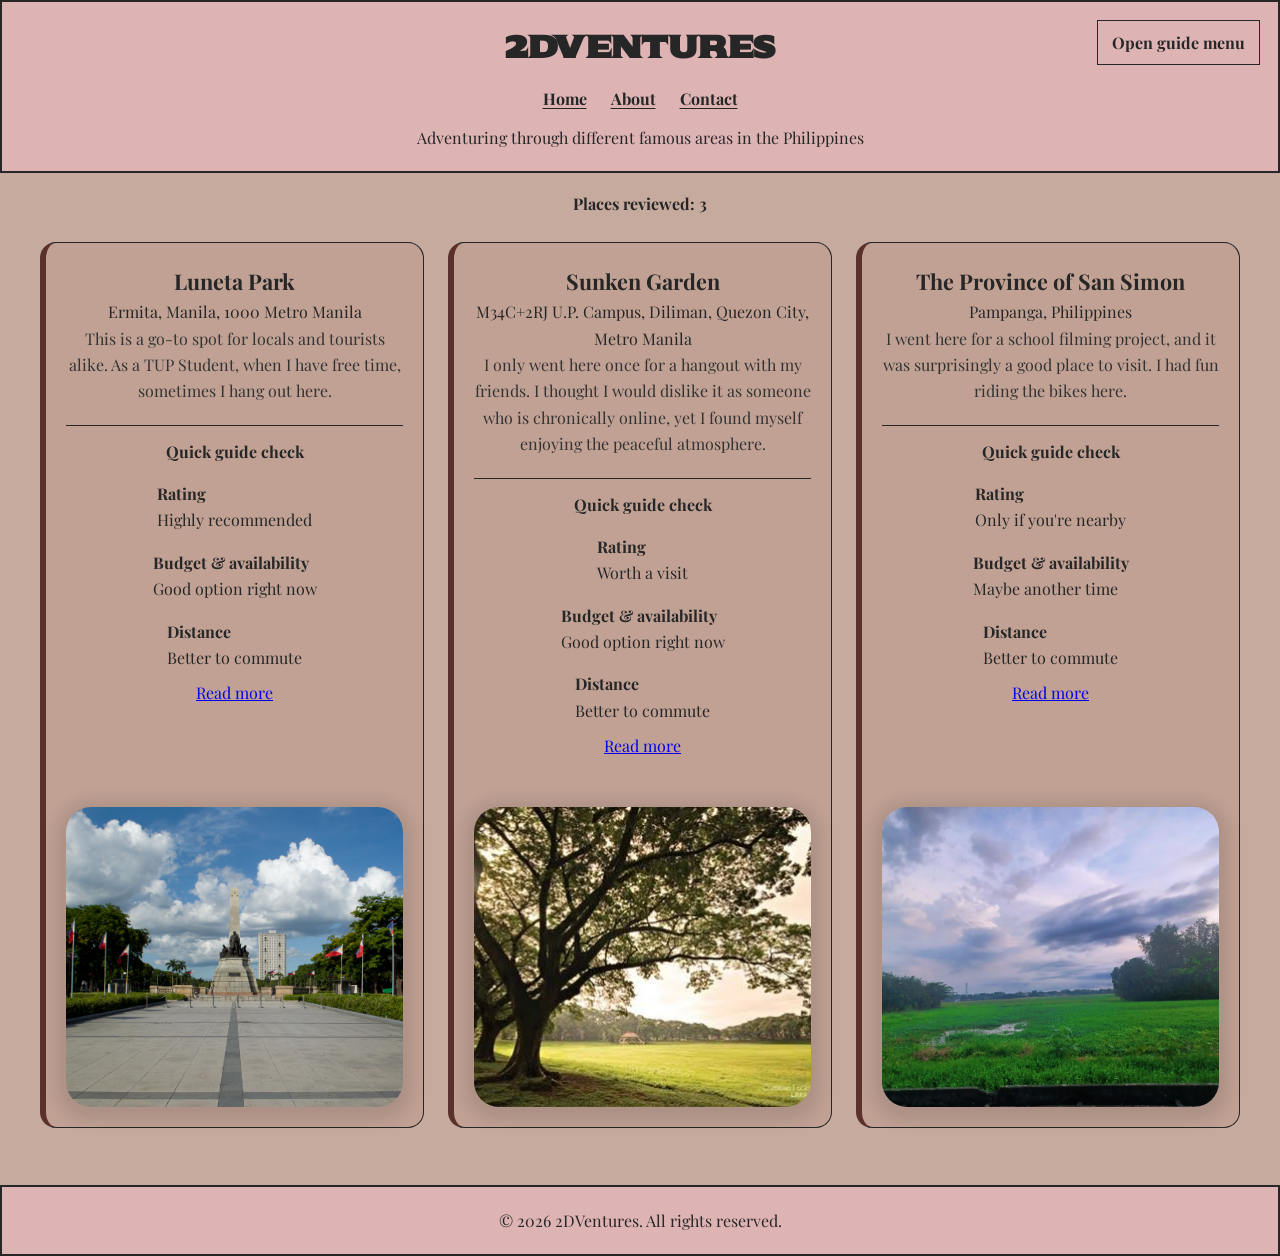
==== commit 7a7bdf50: "js to every files" ====
--- a/index.html
+++ b/index.html
@@ -34,12 +34,19 @@
 </aside>
 
 <main>
+<p class="place-count">Places reviewed: <span id="place-count">0</span></p>
 <div class="place-grid">
 <article class="place-card">
   <div class="place-summary">
   <h3 class="PlaceName">Luneta Park</h3>
   <p class="location"> Ermita, Manila, 1000 Metro Manila</p>
   <p class="recommendation">This is a go-to spot for locals and tourists alike. As a TUP Student, when I have free time, sometimes I hang out here.</p>
+  <section class="guide-decisions" aria-labelledby="luneta-guide-decisions-heading">
+    <h4 id="luneta-guide-decisions-heading">Quick guide check</h4>
+    <p><span class="decision-label">Rating</span><br><span id="luneta-rating-label">Checking...</span></p>
+    <p><span class="decision-label">Budget &amp; availability</span><br><span id="luneta-budget-message">Checking...</span></p>
+    <p><span class="decision-label">Distance</span><br><span id="luneta-distance-note">Checking...</span></p>
+  </section>
   <a href="places/luneta-park.html">Read more</a><br></div>
   <img class="place-image" src="Images/Luneta.jpg" alt="Luneta Park in Manila">
 
@@ -49,6 +56,12 @@
   <div class="place-summary"><h3 class="PlaceName">Sunken Garden</h3>
   <p class="location">M34C+2RJ U.P. Campus, Diliman, Quezon City, Metro Manila</p>
   <p class="recommendation">I only went here once for a hangout with my friends. I thought I would dislike it as someone who is chronically online, yet I found myself enjoying the peaceful atmosphere.</p>
+  <section class="guide-decisions" aria-labelledby="sunken-guide-decisions-heading">
+    <h4 id="sunken-guide-decisions-heading">Quick guide check</h4>
+    <p><span class="decision-label">Rating</span><br><span id="sunken-rating-label">Checking...</span></p>
+    <p><span class="decision-label">Budget &amp; availability</span><br><span id="sunken-budget-message">Checking...</span></p>
+    <p><span class="decision-label">Distance</span><br><span id="sunken-distance-note">Checking...</span></p>
+  </section>
   <a href="places/sunken-garden.html">Read more</a><br></div>
   <img class="place-image" src="Images/SunkenGarden.jpg" alt="Sunken Garden at the U.P. Diliman campus">
 </article>
@@ -58,6 +71,12 @@
     <h3 class="PlaceName">The Province of San Simon</h3>
     <p class="location">Pampanga, Philippines</p>
     <p class="recommendation">I went here for a school filming project, and it was surprisingly a good place to visit. I had fun riding the bikes here.</p>
+    <section class="guide-decisions" aria-labelledby="san-simon-guide-decisions-heading">
+      <h4 id="san-simon-guide-decisions-heading">Quick guide check</h4>
+      <p><span class="decision-label">Rating</span><br><span id="san-simon-rating-label">Checking...</span></p>
+      <p><span class="decision-label">Budget &amp; availability</span><br><span id="san-simon-budget-message">Checking...</span></p>
+      <p><span class="decision-label">Distance</span><br><span id="san-simon-distance-note">Checking...</span></p>
+    </section>
     <a href="places/san-simon.html">Read more</a>
   </div>
   <img class="place-image" src="Images/SanSimon.png" alt="The fields of San Simon, Pampanga">
@@ -66,7 +85,7 @@
 </main>
 <!-- i am adding this comment because the github pages is failing to sync with the repo and not deploying my page updates!-->
 <footer>
-  <p>© 2026 2DVentures. All rights reserved.</p>
+  <p id="footer-text">© 2026 2DVentures. All rights reserved.</p>
 </footer>
 <script src="script.js" defer></script>
 </body>
--- a/Styles/style.css
+++ b/Styles/style.css
@@ -1,12 +1,12 @@
 /* Design variables */
 :root {
     --brand-color: #ddb3b3;
-    --brand: #6b3d35;
+    --brand: #5a302a;
     --brand-hover: #4f2d28;
-    --dark-ink: #333;
+    --dark-ink: #262626;
     --light-ink: #fff;
     --error-color: #8b2f2f;
-    --muted-grey: #3f3f3f;
+    --muted-grey: #333;
     --light-background: #c0a193e5;
 }
 
@@ -18,9 +18,12 @@
 }
 
 /* Page foundation */
+html {
+    min-height: 100%;
+}
 body {
     font-family: 'Playfair Display', serif;
-    line-height: 1.6;
+    line-height: 1.7;
     min-height: 100vh;
     color: var(--dark-ink);
     display: grid;
@@ -29,7 +32,8 @@
         "masthead"
         "main"
         "foot";
-    gap: 16px;
+    grid-template-rows: auto minmax(0, 1fr) auto;
+    gap: 10px;
     background-color: var(--light-background);
 }
 
@@ -38,7 +42,7 @@
     grid-area: masthead;
     width: 100%;
     margin: 0 auto;
-    padding: 20px;
+    padding: 14px 10px;
     border: 2px solid var(--dark-ink);
     background-color: var(--brand-color);
     display: flex;
@@ -46,7 +50,7 @@
     align-items: center;
     justify-content: center;
     flex-wrap: wrap;
-    gap: 12px 24px;
+    gap: 6px 8px;
 }
 aside {
     position: fixed;
@@ -104,13 +108,14 @@
 }
 nav ul {
     display: flex;
-    gap: 24px;
+    gap: 10px;
     list-style: none;
 }
 nav a {
     color: var(--dark-ink);
     font-weight: bold;
     white-space: nowrap;
+    text-underline-offset: 3px;
 }
 #GuideName {
     margin: 0;
@@ -119,13 +124,15 @@
     flex-basis: auto;
     order: 3;
     text-align: center;
+    font-size: 14px;
+    line-height: 1.4;
 }
 #myName{
     margin-top: 20px;
 }
 
 #GuideName {
-    font-size: 30px;
+    font-size: 18px;
     font-weight: bold;
     color: var(--dark-ink);
     font-family: 'Sekuya', sans-serif;
@@ -149,9 +156,33 @@
     width: 100%;
     padding: 1px 0;
 }
+.place-count {
+    text-align: center;
+    font-weight: 700;
+}
+.guide-decisions {
+    width: 100%;
+    margin: 20px 0 0;
+    padding-top: 12px;
+    border-top: 1px solid var(--dark-ink);
+    text-align: left;
+}
+.guide-decisions h2 {
+    margin-bottom: 8px;
+}
+.guide-decisions h4 {
+    margin-bottom: 8px;
+}
+.guide-decisions p {
+    margin: 8px 0;
+    line-height: 1.5;
+}
+.decision-label {
+    font-weight: 700;
+}
 .place-grid {
-    display: flex;
-    flex-wrap: wrap;
+    display: grid;
+    grid-template-columns: repeat(auto-fit, minmax(240px, 1fr));
     gap: 24px;
     width: min(1200px, calc(100% - 40px));
     margin: 24px auto 40px;
@@ -197,6 +228,12 @@
     font-size: 1.35rem;
     color: var(--dark-ink);
 }
+.place-card p {
+    line-height: 1.65;
+}
+.place-card .recommendation {
+    color: var(--muted-grey);
+}
 .place-card .place-image {
     width: 100%;
     margin: 20px 0 0;
@@ -205,6 +242,9 @@
 /* Place detail content and tables */
 .place-summary {
     min-height: 160px;
+    display: flex;
+    flex: 1;
+    flex-direction: column;
 }
 .place-details {
     text-align: left;
@@ -300,6 +340,7 @@
 
 footer {
     grid-area: foot;
+    align-self: end;
     width: 100%;
     padding: 20px;
     text-align: center;
@@ -309,7 +350,7 @@
 
 /* About page additions - sizes and spaces its profile content. */
 .about-page main {
-    margin-top: 20px;
+    margin: 20px auto 0;
     flex: 1;
     width: min(900px, 90%);
     text-align: center;
@@ -330,6 +371,7 @@
     transform: scale(1.1);
 }
 .about-page article {
+    min-height: 0;
     margin: 20px auto;
     line-height: 1.6;
 }
@@ -337,14 +379,15 @@
     margin: 12px 0;
 }
 .about-page footer {
-    margin-top: 20px;
+    margin-top: 0;
 }
 
 /* Contact page additions - styles its message form and contact details. */
 .contact-page main {
     width: min(700px, calc(100% - 40px));
     flex: 1;
-    padding: 60px 0 72px;
+    margin: 0 auto;
+    padding: 40px 0 56px;
     line-height: 1.6;
 }
 .contact-page main h2 {
@@ -352,7 +395,7 @@
 }
 .contact-page form {
     margin: 32px 0;
-    padding: 28px;
+    padding: 20px;
     border: 2px solid var(--dark-ink);
     background-color: rgba(255, 255, 255, 0.28);
 }
@@ -368,7 +411,7 @@
 }
 .contact-page .form-row {
     display: grid;
-    grid-template-columns: repeat(2, minmax(0, 1fr));
+    grid-template-columns: 1fr;
     gap: 20px;
 }
 .contact-page .form-field {
@@ -432,44 +475,47 @@
 }
 .contact-page main a {
     color: var(--brand);
-}
-
-/* Responsive layout - keeps the header and contact form usable on small screens. */
-@media (max-width: 600px) {
+    text-underline-offset: 3px;
+    text-decoration-thickness: 1px;
+}
+
+/* Larger screens restore the two-column guide skeleton and roomier controls. */
+@media (min-width: 700px) {
     body {
         grid-template-columns: 1fr;
         grid-template-areas:
             "masthead"
             "main"
             "foot";
-        gap: 10px;
+        grid-template-rows: auto minmax(0, 1fr) auto;
+        gap: 16px;
     }
     header {
-        padding: 14px 10px;
-        gap: 6px 8px;
+        padding: 20px;
+        gap: 12px 24px;
     }
     #GuideName {
-        font-size: 18px;
+        font-size: 30px;
     }
     nav ul {
-        gap: 10px;
+        gap: 24px;
     }
     nav a {
-        font-size: 13px;
+        font-size: inherit;
     }
     header > p {
         flex-basis: auto;
-        font-size: 14px;
-        line-height: 1.4;
+        font-size: inherit;
+        line-height: inherit;
     }
     .contact-page main {
-        padding: 40px 0 56px;
+        padding: 60px 0 72px;
     }
     .contact-page form {
-        padding: 20px;
+        padding: 28px;
     }
     .contact-page .form-row {
-        grid-template-columns: 1fr;
-        gap: 0;
-    }
-}
+        grid-template-columns: repeat(2, minmax(0, 1fr));
+        gap: 20px;
+    }
+}
